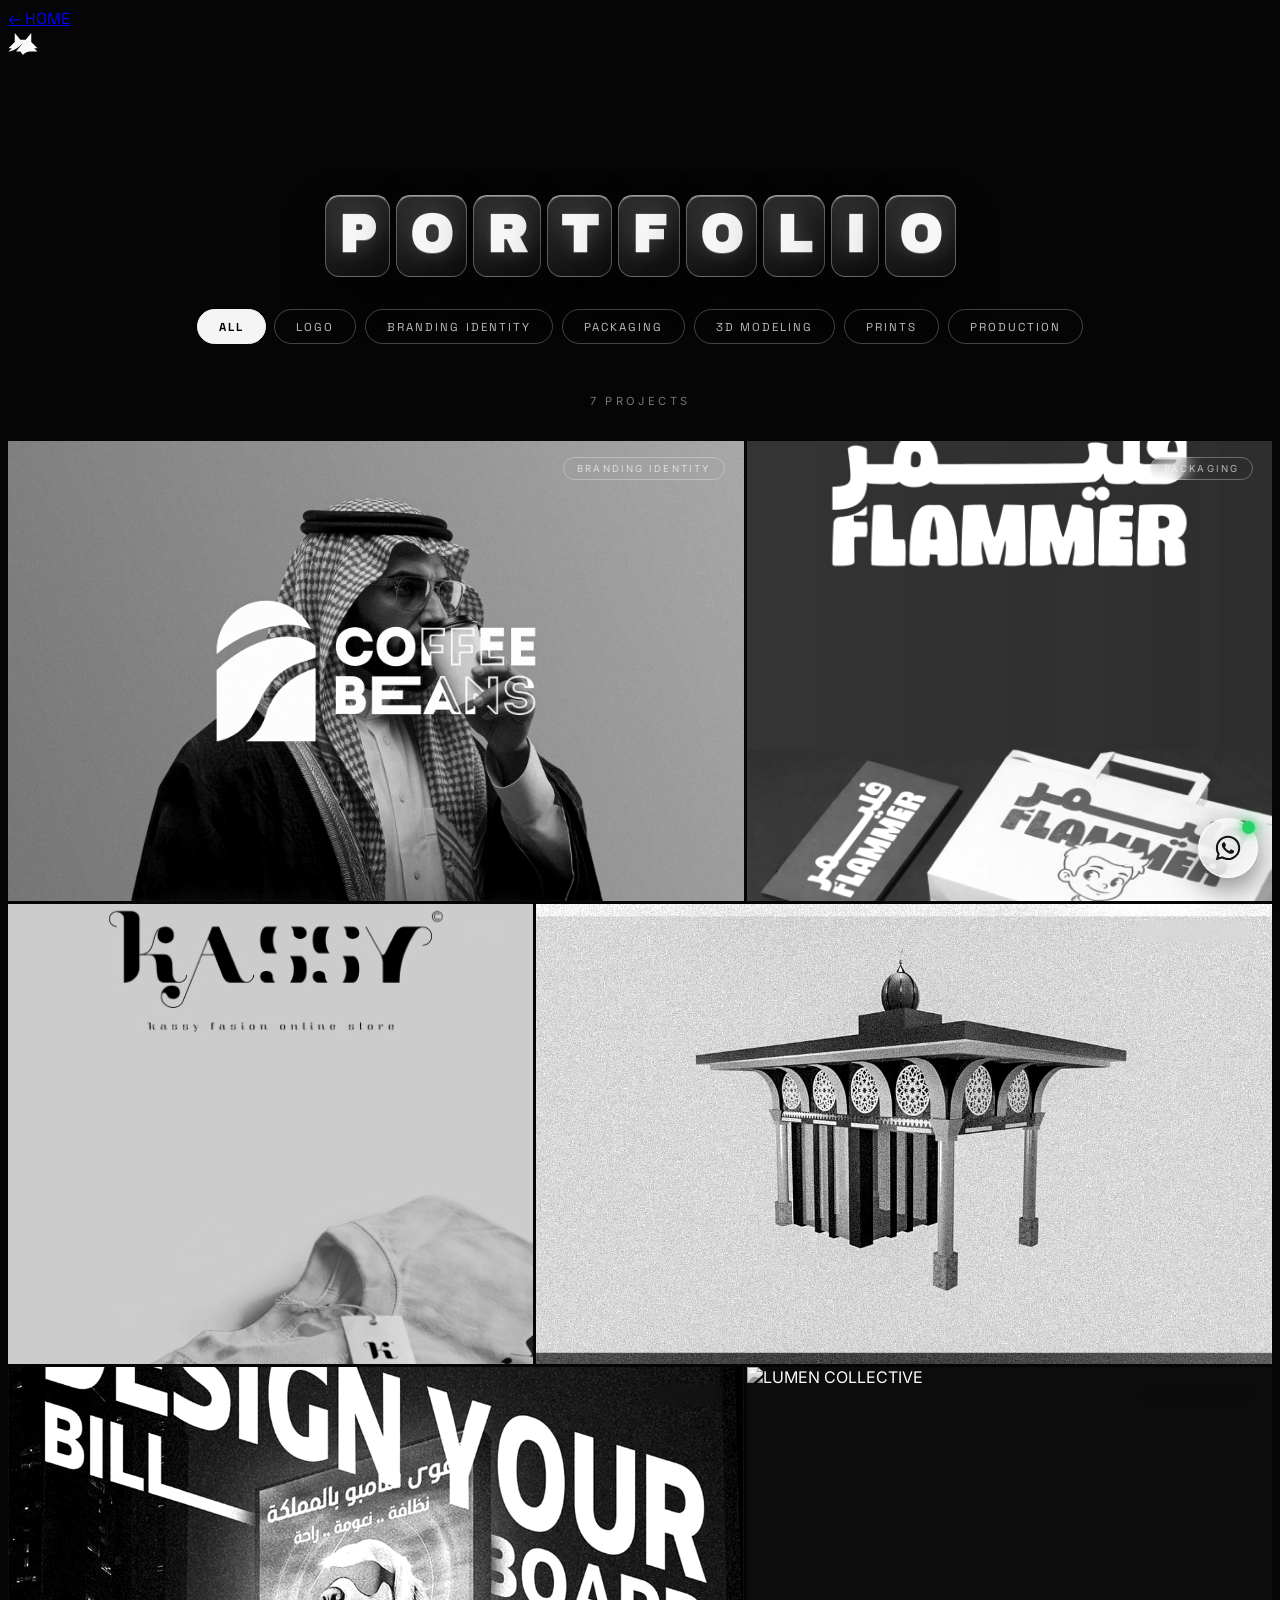
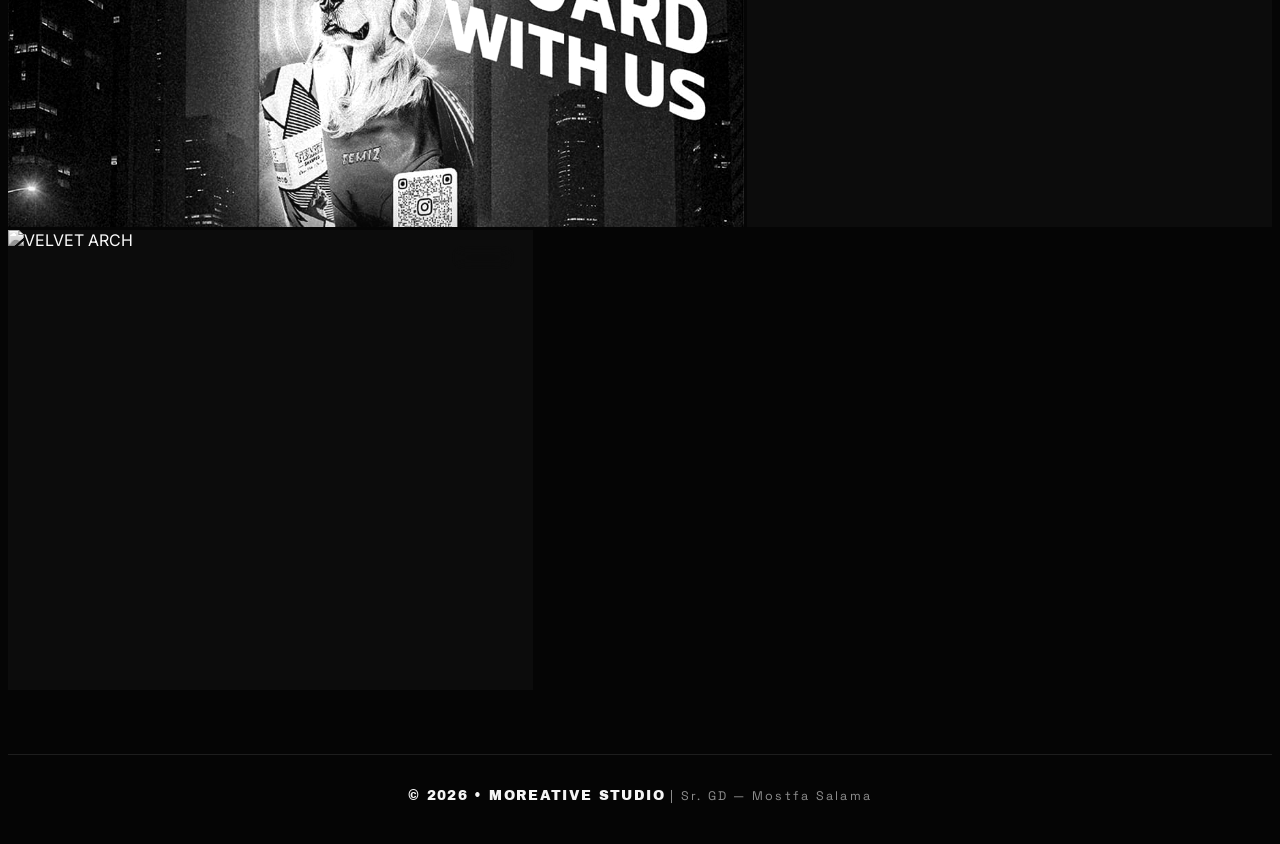
==== archive.html @ 9747e72c "Moreative site — initial publish" ====
<!DOCTYPE html>
<html lang="en">
<head>
<meta charset="UTF-8" />
<meta name="viewport" content="width=device-width, initial-scale=1.0" />
<title>Work Archive — MOREATIVE Creative Studio</title>
<meta name="description" content="Browse every Moreative project: logo, branding identity, packaging, 3D modeling, prints and full-scale production work." />
<meta name="theme-color" content="#050505" />
<link rel="canonical" href="https://moreative.com/archive.html" />
<meta property="og:type" content="website" />
<meta property="og:site_name" content="MOREATIVE" />
<meta property="og:title" content="Work Archive — MOREATIVE" />
<meta property="og:description" content="Every project, one grid. Branding, 3D, print and production work." />
<meta property="og:image" content="https://moreative.com/assets/hero-cover.jpg" />
<meta name="twitter:card" content="summary_large_image" />
<script src="https://cdn.tailwindcss.com"></script>
<link href="https://fonts.googleapis.com/css2?family=Archivo+Black&family=Space+Grotesk:wght@400;600;700&family=Inter:wght@400;500;600&display=swap" rel="stylesheet">
<style>
:root{--bg:#050505;--ink:#f5f5f5;--line:rgba(255,255,255,.15)}
body{background:var(--bg);color:var(--ink);font-family:Inter,sans-serif;overflow-x:hidden}
.font-display{font-family:'Space Grotesk',sans-serif}
.font-black-x{font-family:'Archivo Black',sans-serif}
.nav-logo{height:30px;width:auto;display:block}
.pill{background:#f5f5f5;color:#000;border-radius:999px;font-weight:600}
#arch-head{text-align:center;padding:8.5rem 1.5rem 2rem}
.pfglass{display:flex;justify-content:center;gap:.4rem;margin:0 auto;animation:pgFloat 6s ease-in-out 2s infinite}
@keyframes pgFloat{0%,100%{transform:translateY(0)}50%{transform:translateY(-8px)}}
.pfglass .pg{position:relative;overflow:hidden;background:linear-gradient(160deg,rgba(255,255,255,.17),rgba(255,255,255,.04));-webkit-backdrop-filter:blur(14px);backdrop-filter:blur(14px);border:1px solid rgba(255,255,255,.3);border-top-color:rgba(255,255,255,.6);border-radius:.9rem;padding:.45em .4em;box-shadow:inset 0 1px 0 rgba(255,255,255,.35),0 18px 40px rgba(0,0,0,.45);opacity:0;transform:translateY(44px) scale(.9);animation:pgIn .65s cubic-bezier(.2,.9,.3,1.3) both;animation-delay:var(--d,0s);transition:transform .35s ease,box-shadow .35s,border-color .35s;cursor:default}
@keyframes pgIn{from{opacity:0;transform:translateY(44px) scale(.9)}to{opacity:1;transform:none}}
.pfglass.in .pg{opacity:1}
.pfglass.done .pg{opacity:1;transform:none}
.pfglass .pg span{font-family:'Archivo Black',sans-serif;font-size:clamp(1.4rem,5.5vw,3.2rem);line-height:1;color:rgba(255,255,255,.94);text-shadow:0 1px 0 rgba(255,255,255,.3),0 0 22px rgba(255,255,255,.18)}
.pfglass .pg::after{content:'';position:absolute;top:-20%;bottom:-20%;left:-90%;width:55%;background:linear-gradient(100deg,transparent,rgba(255,255,255,.5),transparent);transform:skewX(-18deg);transition:left .7s ease}
.pfglass .pg:hover{transform:translateY(-9px);border-color:rgba(255,255,255,.75);box-shadow:inset 0 1px 0 rgba(255,255,255,.5),0 24px 50px rgba(0,0,0,.5),0 0 30px rgba(255,255,255,.18)}
.pfglass .pg:hover::after{left:140%}
#filters{display:flex;flex-wrap:wrap;gap:.55rem;justify-content:center;padding:0 1.2rem 2.4rem}
.fpill{background:transparent;color:rgba(255,255,255,.75);border:1px solid rgba(255,255,255,.25);border-radius:999px;padding:.6rem 1.3rem;font-family:'Space Grotesk',sans-serif;font-size:.72rem;letter-spacing:.18em;cursor:pointer;transition:.3s}
.fpill:hover{border-color:#fff;color:#fff}
.fpill.on{background:#f5f5f5;color:#000;border-color:#f5f5f5;font-weight:700}
#arch-count{text-align:center;font-size:.7rem;letter-spacing:.3em;color:rgba(255,255,255,.45);padding-bottom:1.4rem}
.works-grid{display:grid;grid-template-columns:repeat(12,1fr);gap:3px;transition:opacity .35s}
.works-grid.fade{opacity:0}
.work-card{position:relative;overflow:hidden;cursor:pointer;background:#0c0c0c}
.work-card.wide{grid-column:span 7;aspect-ratio:16/10}
.work-card.std{grid-column:span 5;aspect-ratio:8/7}
.work-card img{position:absolute;inset:0;width:100%;height:100%;object-fit:cover;filter:grayscale(1) contrast(1.05);transition:filter .6s,transform .9s cubic-bezier(.2,.8,.25,1);display:block}
.work-card:hover img{filter:none;transform:scale(1.05)}
.wc-index{position:absolute;top:1rem;left:1.2rem;z-index:2;font-size:.62rem;letter-spacing:.28em;color:rgba(255,255,255,.8);pointer-events:none}
.wc-cat{position:absolute;top:1rem;right:1.2rem;z-index:2;font-size:.6rem;letter-spacing:.22em;color:rgba(255,255,255,.65);border:1px solid rgba(255,255,255,.3);border-radius:999px;padding:.3rem .8rem;pointer-events:none;backdrop-filter:blur(8px)}
.wc-grad{position:absolute;inset:0;background:linear-gradient(transparent 50%,rgba(0,0,0,.85));opacity:0;transition:opacity .5s;pointer-events:none}
.work-card:hover .wc-grad{opacity:1}
.wc-name{position:absolute;left:0;right:0;bottom:0;padding:1.2rem 1.4rem;transform:translateY(14px);opacity:0;transition:opacity .5s,transform .5s;pointer-events:none}
.work-card:hover .wc-name{opacity:1;transform:none}
.wc-name b{font-family:'Space Grotesk',sans-serif;font-weight:700;font-size:clamp(1.2rem,2.6vw,1.9rem);letter-spacing:.02em;white-space:nowrap;overflow:hidden;text-overflow:ellipsis;color:#fff}
@media(hover:none){.wc-grad,.wc-name{opacity:1;transform:none}}
@media(max-width:768px){.wc-index{top:.6rem;left:.8rem;font-size:.55rem}.wc-cat{top:.6rem;right:.8rem;font-size:.52rem}.wc-name{padding:.8rem .9rem}.wc-name b{font-size:.95rem}}
#behance-view{position:fixed;inset:0;z-index:95;background:#080808;display:none;overflow-y:auto;overscroll-behavior:contain}
#behance-view.open{display:block}
.behance-head{position:sticky;top:0;z-index:5;display:flex;justify-content:space-between;align-items:center;gap:1rem;padding:.9rem 1.25rem;background:rgba(5,5,5,.92);backdrop-filter:blur(16px);border-bottom:1px solid rgba(255,255,255,.08)}
.b-btn{display:inline-flex;align-items:center;gap:.5rem;padding:.6rem 1.1rem;border-radius:999px;border:1px solid rgba(255,255,255,.18);background:rgba(255,255,255,.06);font-size:.8rem;letter-spacing:.12em;cursor:pointer;color:#fff;transition:.25s}
.b-btn:hover{background:#f5f5f5;color:#000}
.b-btn.solid{background:#f5f5f5;color:#000;border-color:#f5f5f5;font-weight:700}
.b-count{font-size:.75rem;letter-spacing:.25em;color:rgba(255,255,255,.5)}
.behance-frame{width:min(1920px,96vw);margin:0 auto;padding:2.5rem 0 4rem}
.behance-kicker{font-size:.7rem;letter-spacing:.35em;color:rgba(255,255,255,.55)}
.behance-title{font-family:'Archivo Black',sans-serif;font-size:clamp(2rem,6vw,4.5rem);line-height:.95;margin:.8rem 0}
.behance-desc{color:rgba(255,255,255,.72);font-size:clamp(.95rem,1.6vw,1.15rem);line-height:1.7;max-width:900px}
.behance-meta{display:flex;flex-wrap:wrap;gap:.5rem;margin:1.4rem 0 2rem}
.behance-meta span,.behance-meta a{font-size:.72rem;letter-spacing:.14em;padding:.5rem .95rem;border-radius:999px;border:1px solid rgba(255,255,255,.16);background:rgba(255,255,255,.05);color:rgba(255,255,255,.85)}
.behance-meta a{background:#f5f5f5;color:#000;border-color:#f5f5f5;font-weight:700;text-decoration:none}
.behance-hero{overflow:hidden;border-radius:1.2rem;border:1px solid rgba(255,255,255,.12)}
.behance-hero img,.behance-item img{width:100%;aspect-ratio:16/9;object-fit:cover;display:block;background:#111}
.behance-item{margin-top:1.4rem;overflow:hidden;border-radius:1.2rem;border:1px solid rgba(255,255,255,.1);background:#0c0c0c}
.behance-nav{display:grid;grid-template-columns:1fr 1fr;gap:1rem;margin-top:2.5rem}
.behance-nav button{position:relative;height:140px;border-radius:1.2rem;overflow:hidden;border:1px solid rgba(255,255,255,.14);cursor:pointer;background:#111;color:#fff;text-align:left}
.behance-nav button img{position:absolute;inset:0;width:100%;height:100%;object-fit:cover;opacity:.45}
.behance-nav button span{position:relative;z-index:1;display:block;padding:1.1rem;font-weight:700;letter-spacing:.12em}
.behance-nav button small{position:relative;z-index:1;display:block;padding:0 1.1rem;font-size:.7rem;letter-spacing:.25em;color:rgba(255,255,255,.7)}
@media(max-width:640px){.behance-nav{grid-template-columns:1fr}}
footer{border-top:1px solid rgba(255,255,255,.1);margin-top:4rem;padding:2rem;text-align:center;color:rgba(255,255,255,.5);font-size:.85rem}
#wa-float{position:fixed;right:22px;bottom:22px;z-index:80;width:58px;height:58px;border-radius:50%;background:linear-gradient(135deg,rgba(255,255,255,.9),rgba(255,255,255,.55));-webkit-backdrop-filter:blur(18px);backdrop-filter:blur(18px);border:1px solid rgba(255,255,255,.75);display:flex;align-items:center;justify-content:center;box-shadow:0 10px 30px rgba(0,0,0,.5);animation:waFloat 3s ease-in-out infinite;transition:box-shadow .35s}
#wa-float:hover{box-shadow:0 0 34px rgba(255,255,255,.6),0 10px 30px rgba(0,0,0,.5)}
@keyframes waFloat{0%,100%{transform:translateY(-6px)}50%{transform:translateY(6px)}}
#wa-float svg{width:28px;height:28px;fill:#111}
#wa-float .wa-dot{position:absolute;top:2px;right:2px;width:13px;height:13px;border-radius:50%;background:#25D366;box-shadow:0 0 10px rgba(37,211,102,.95),0 0 22px rgba(37,211,102,.55);animation:waDot 1.8s ease-in-out infinite}
@keyframes waDot{0%,100%{transform:scale(1)}50%{transform:scale(1.35)}}
@media(max-width:768px){#wa-float{width:52px;height:52px;right:16px;bottom:16px}#wa-float svg{width:25px;height:25px}}
</style>
</head>
<body>
<nav class="fixed top-0 w-full z-50 backdrop-blur bg-black/60 border-b border-white/10"><div class="max-w-7xl mx-auto px-6 py-4 flex justify-between items-center relative">
<a href="index.html" aria-label="Back home" class="font-display text-xs tracking-[0.25em] text-white/80">← HOME</a>
<a href="index.html" aria-label="Moreative home" class="absolute left-1/2 -translate-x-1/2 flex items-center"><img src="assets/logo-icon.svg?v=2" alt="Moreative" class="nav-logo"></a>
<span style="width:42px"></span>
</div></nav>

<header id="arch-head" data-sec="arch-head">
<h1 class="pfglass" id="pfglass">PORTFOLIO</h1>
</header>

<div id="filters" data-sec="arch-filters"></div>
<p id="arch-count"></p>
<div class="works-grid" id="works-grid" data-sec="arch-grid"></div>

<div id="behance-view" aria-hidden="true" role="dialog" aria-label="Project case">
<div class="behance-head">
<button class="b-btn" onclick="closeBehance()">← BACK</button>
<img src="assets/logo-icon.svg?v=2" alt="Moreative" style="position:absolute;left:50%;transform:translateX(-50%);height:26px;width:auto">
<span></span>
</div>
<div class="behance-frame">
<p class="behance-kicker" id="b-kicker"></p>
<h2 class="behance-title" id="b-title"></h2>
<p class="behance-desc" id="b-desc"></p>
<div class="behance-meta" id="b-meta"></div>
<div class="behance-hero"><img id="b-hero" src="" alt="Project cover 1920x1080"></div>
<div id="b-gallery"></div>
<div class="behance-nav">
<button onclick="stepBehance(-1)"><img id="b-prev-img" alt=""><span id="b-prev-t">← PREV</span><small>PREVIOUS PROJECT</small></button>
<button onclick="stepBehance(1)"><img id="b-next-img" alt=""><span id="b-next-t">NEXT →</span><small>NEXT PROJECT</small></button>
</div>
</div>
</div>

<footer data-sec="arch-footer"><span style="font-family:'Archivo Black',sans-serif;font-size:.85rem;letter-spacing:.1em;color:#f5f5f5">© 2026 • MOREATIVE STUDIO</span><span style="font-family:'Space Grotesk',sans-serif;font-size:.78rem;letter-spacing:.18em;color:rgba(255,255,255,.55)"> | Sr. GD — Mostfa Salama</span></footer>
<a id="wa-float" href="https://wa.me/201013162533" target="_blank" rel="noopener" aria-label="Chat on WhatsApp"><span class="wa-dot"></span><svg viewBox="0 0 448 512" xmlns="http://www.w3.org/2000/svg"><path d="M380.9 97.1C339 55.1 283.2 32 223.9 32c-122.4 0-222 99.6-222 222 0 39.1 10.2 77.3 29.6 111L0 480l117.7-30.9c32.4 17.7 68.9 27 106.1 27h.1c122.3 0 224.1-99.6 224.1-222 0-59.3-25.2-115-67.1-157zm-157 341.6c-33.2 0-65.7-8.9-94-25.7l-6.7-4-69.8 18.3L72 359.2l-4.4-7c-18.5-29.4-28.2-63.3-28.2-98.2 0-101.7 82.8-184.5 184.6-184.5 49.3 0 95.6 19.2 130.4 54.1 34.8 34.9 56.2 81.2 56.1 130.5 0 101.8-84.9 184.6-186.6 184.6zm101.2-138.2c-5.5-2.8-32.8-16.2-37.9-18-5.1-1.9-8.8-2.8-12.5 2.8-3.7 5.6-14.3 18-17.6 21.8-3.2 3.7-6.5 4.2-12 1.4-32.6-16.3-54-29.1-75.5-66-5.7-9.8 5.7-9.1 16.3-30.3 1.8-3.7.9-6.9-.5-9.7-1.4-2.8-12.5-30.1-17.1-41.2-4.5-10.8-9.1-9.3-12.5-9.5-3.2-.2-6.9-.2-10.6-.2-3.7 0-9.7 1.4-14.8 6.9-5.1 5.6-19.4 19-19.4 46.3 0 27.3 19.9 53.7 22.6 57.4 2.8 3.7 39.1 59.7 94.8 83.8 35.2 15.2 49 16.5 66.6 13.9 10.7-1.6 32.8-13.4 37.4-26.4 4.6-13 4.6-24.1 3.2-26.4-1.3-2.5-5-3.9-10.5-6.6z"/></svg></a>

<script>
(function(){
var PROJECTS=[],CATS=['Logo','Branding Identity','Packaging','3D Modeling','Prints','Production'];
var curCat='All';
function normProject(p,i){
  var fall=['PROJECT '+(i+1)];
  var seed=String((p&&p.name)||('pr'+i)).toLowerCase().replace(/[^a-z0-9]+/g,'');
  var gal=Array.isArray(p&&p.gallery)?p.gallery.slice():[];
  if(!gal.length){
    var base=(p&&p.image)||('https://picsum.photos/seed/'+seed+'/1280/800');
    gal=[base,'https://picsum.photos/seed/'+seed+'-a/1920/1080','https://picsum.photos/seed/'+seed+'-b/1920/1080'];
  }
  return {
    id:(p&&p.id)||seed||('p'+i), t:(p&&p.name)||fall[0], d:(p&&p.desc)||'',
    img:(p&&p.image)||gal[0], gallery:gal, client:(p&&p.client)||'Moreative Client',
    year:(p&&p.year)||'2026', role:(p&&p.role)||'', services:(p&&p.services)||[],
    links:(p&&p.links)||[], cat:(p&&p.cat)||'Branding Identity',
    keywords:(p&&Array.isArray(p.keywords))?p.keywords:[]
  };
}
function load(){
  return fetch('data/site.json?v='+Date.now()).then(function(r){return r.json();}).then(function(data){
    PROJECTS=(data.projects||[]).map(normProject).filter(function(p){return (data.projects.find(function(x){return (x.id||'')===(p.id);})||{}).status!=='draft';});
    renderFilters(); renderGrid();
    try{
      var old=document.getElementById('seo-schema'); if(old) old.remove();
      var sc=document.createElement('script'); sc.type='application/ld+json'; sc.id='seo-schema';
      sc.textContent=JSON.stringify({ '@context':'https://schema.org', '@type':'ItemList', name:'Moreative — Full Archive',
        itemListElement:PROJECTS.map(function(p,i){ return {'@type':'ListItem',position:i+1,item:{'@type':'CreativeWork',name:p.t,description:String(p.d||'').slice(0,300),image:p.img,keywords:((p.keywords||[]).concat(p.services||[]).concat([p.cat||''])).filter(Boolean).join(', ')}}; }) });
      document.head.appendChild(sc);
    }catch(e){}
  }).catch(function(){});
}
(function(){
  var t=document.getElementById('pfglass'); if(!t) return;
  var chips=[];
  var word=(t.textContent||'PORTFOLIO').trim()||'PORTFOLIO'; t.innerHTML=''; t.setAttribute('aria-label',word);
  word.split('').forEach(function(ch,i){
    var c=document.createElement('span'); c.className='pg'; c.style.setProperty('--d',(i*0.07)+'s');
    var s=document.createElement('span'); s.textContent=ch; c.appendChild(s); t.appendChild(c); chips.push(c);
  });
  t.classList.add('in');
  setTimeout(function(){
    t.classList.add('done');
    chips.forEach(function(c){ c.style.animation='none'; });
  }, 9*70+800);
})();
function renderFilters(){
  var f=document.getElementById('filters'); f.innerHTML='';
  ['All'].concat(CATS).forEach(function(c){
    var b=document.createElement('button');
    b.className='fpill'+(curCat===c?' on':'');
    b.textContent=c.toUpperCase();
    b.onclick=function(){ if(curCat===c)return; curCat=c; renderFilters(); renderGrid(true); };
    f.appendChild(b);
  });
}
function visible(){
  return PROJECTS.map(function(p,i){return {p:p,i:i};}).filter(function(o){ return curCat==='All'||o.p.cat===curCat; });
}
function renderGrid(anim){
  var g=document.getElementById('works-grid');
  function draw(){
    g.innerHTML='';
    var list=visible();
    document.getElementById('arch-count').textContent=list.length+' PROJECT'+(list.length===1?'':'S')+(curCat==='All'?'':' — '+curCat.toUpperCase());
    list.forEach(function(o,k){
      var pat=k%4, a=document.createElement('article');
      a.className='work-card '+((pat===0||pat===3)?'wide':'std');
      a.innerHTML='<img loading="lazy" alt=""><span class="wc-cat"></span><span class="wc-grad"></span><span class="wc-name"><b></b></span>';
      var img=a.querySelector('img'); img.src=o.p.img; img.alt=o.p.t;
      img.onerror=function(){this.onerror=null;this.src='https://picsum.photos/seed/arch'+o.i+'/1280/800';};
      a.querySelector('b').textContent=o.p.t;
      a.querySelector('.wc-cat').textContent=o.p.cat.toUpperCase();
      a.onclick=function(){ openBehance(o.i); };
      g.appendChild(a);
    });
    g.classList.remove('fade');
  }
  if(anim){ g.classList.add('fade'); setTimeout(draw,220); } else draw();
}
var __bIndex=0;
function getGallery(p){ return (p.gallery&&p.gallery.length)?p.gallery:[p.img]; }
function openBehance(i){
  __bIndex=(i+PROJECTS.length)%PROJECTS.length;
  renderBehance();
  var v=document.getElementById('behance-view');
  v.classList.add('open'); v.setAttribute('aria-hidden','false');
  document.body.style.overflow='hidden'; v.scrollTop=0;
}
function renderBehance(){
  var p=PROJECTS[__bIndex]; if(!p) return;
  document.getElementById('b-title').textContent=p.t;
  document.getElementById('b-desc').textContent=p.d;
  document.getElementById('b-kicker').textContent=p.client.toUpperCase()+' • '+p.year;
  var meta=document.getElementById('b-meta'); meta.innerHTML='';
  [p.client,p.year,p.role,p.cat].concat(p.services||[]).filter(Boolean).forEach(function(s){
    var sEl=document.createElement('span'); sEl.textContent=s; meta.appendChild(sEl);
  });
  (p.links||[]).forEach(function(L){
    if(!L||!L.url) return;
    var aEl=document.createElement('a'); aEl.href=L.url; aEl.target='_blank'; aEl.rel='noopener';
    aEl.textContent='↗ '+(L.label||'Link'); meta.appendChild(aEl);
  });
  (p.keywords||[]).forEach(function(k){
    if(!k) return;
    var kEl=document.createElement('span'); kEl.textContent='#'+String(k).toLowerCase();
    kEl.style.cssText='border-style:dashed;opacity:.85';
    meta.appendChild(kEl);
  });
  var hero=document.getElementById('b-hero');
  hero.src=p.img; hero.alt=p.t+' — cover';
  hero.onerror=function(){this.onerror=null;this.src='https://picsum.photos/seed/'+__bIndex+'arch/1920/1080';};
  var g=document.getElementById('b-gallery'); g.innerHTML='';
  getGallery(p).forEach(function(src,k){
    if(k===0 && src===p.img) return;
    var fig=document.createElement('figure'); fig.className='behance-item';
    var im=document.createElement('img'); im.loading='lazy'; im.src=src; im.alt=p.t+' — shot '+(k+1);
    im.onerror=function(){this.onerror=null;this.src='https://picsum.photos/seed/arch'+__bIndex+'x'+k+'/1920/1080';};
    fig.appendChild(im); g.appendChild(fig);
  });
  var pv=PROJECTS[(__bIndex-1+PROJECTS.length)%PROJECTS.length];
  var nx=PROJECTS[(__bIndex+1)%PROJECTS.length];
  document.getElementById('b-prev-t').textContent='← '+pv.t;
  document.getElementById('b-next-t').textContent=nx.t+' →';
  document.getElementById('b-prev-img').src=pv.img;
  document.getElementById('b-next-img').src=nx.img;
}
function stepBehance(d){ openBehance(__bIndex+d); }
function closeBehance(){ var v=document.getElementById('behance-view'); v.classList.remove('open'); v.setAttribute('aria-hidden','true'); document.body.style.overflow=''; }
window.openBehance=openBehance; window.closeBehance=closeBehance; window.stepBehance=stepBehance;
document.addEventListener('keydown',function(e){
  if(e.key==='Escape') closeBehance();
  if(!document.getElementById('behance-view').classList.contains('open')) return;
  if(e.key==='ArrowRight') stepBehance(1);
  if(e.key==='ArrowLeft') stepBehance(-1);
});
load();
})();
</script>
<script>
if (location.search.indexOf('studio=1') > -1) {
  var __es = document.createElement('script');
  __es.src = 'studio-bridge.js?v=' + Date.now();
  document.body.appendChild(__es);
}
</script>
</body>
</html>
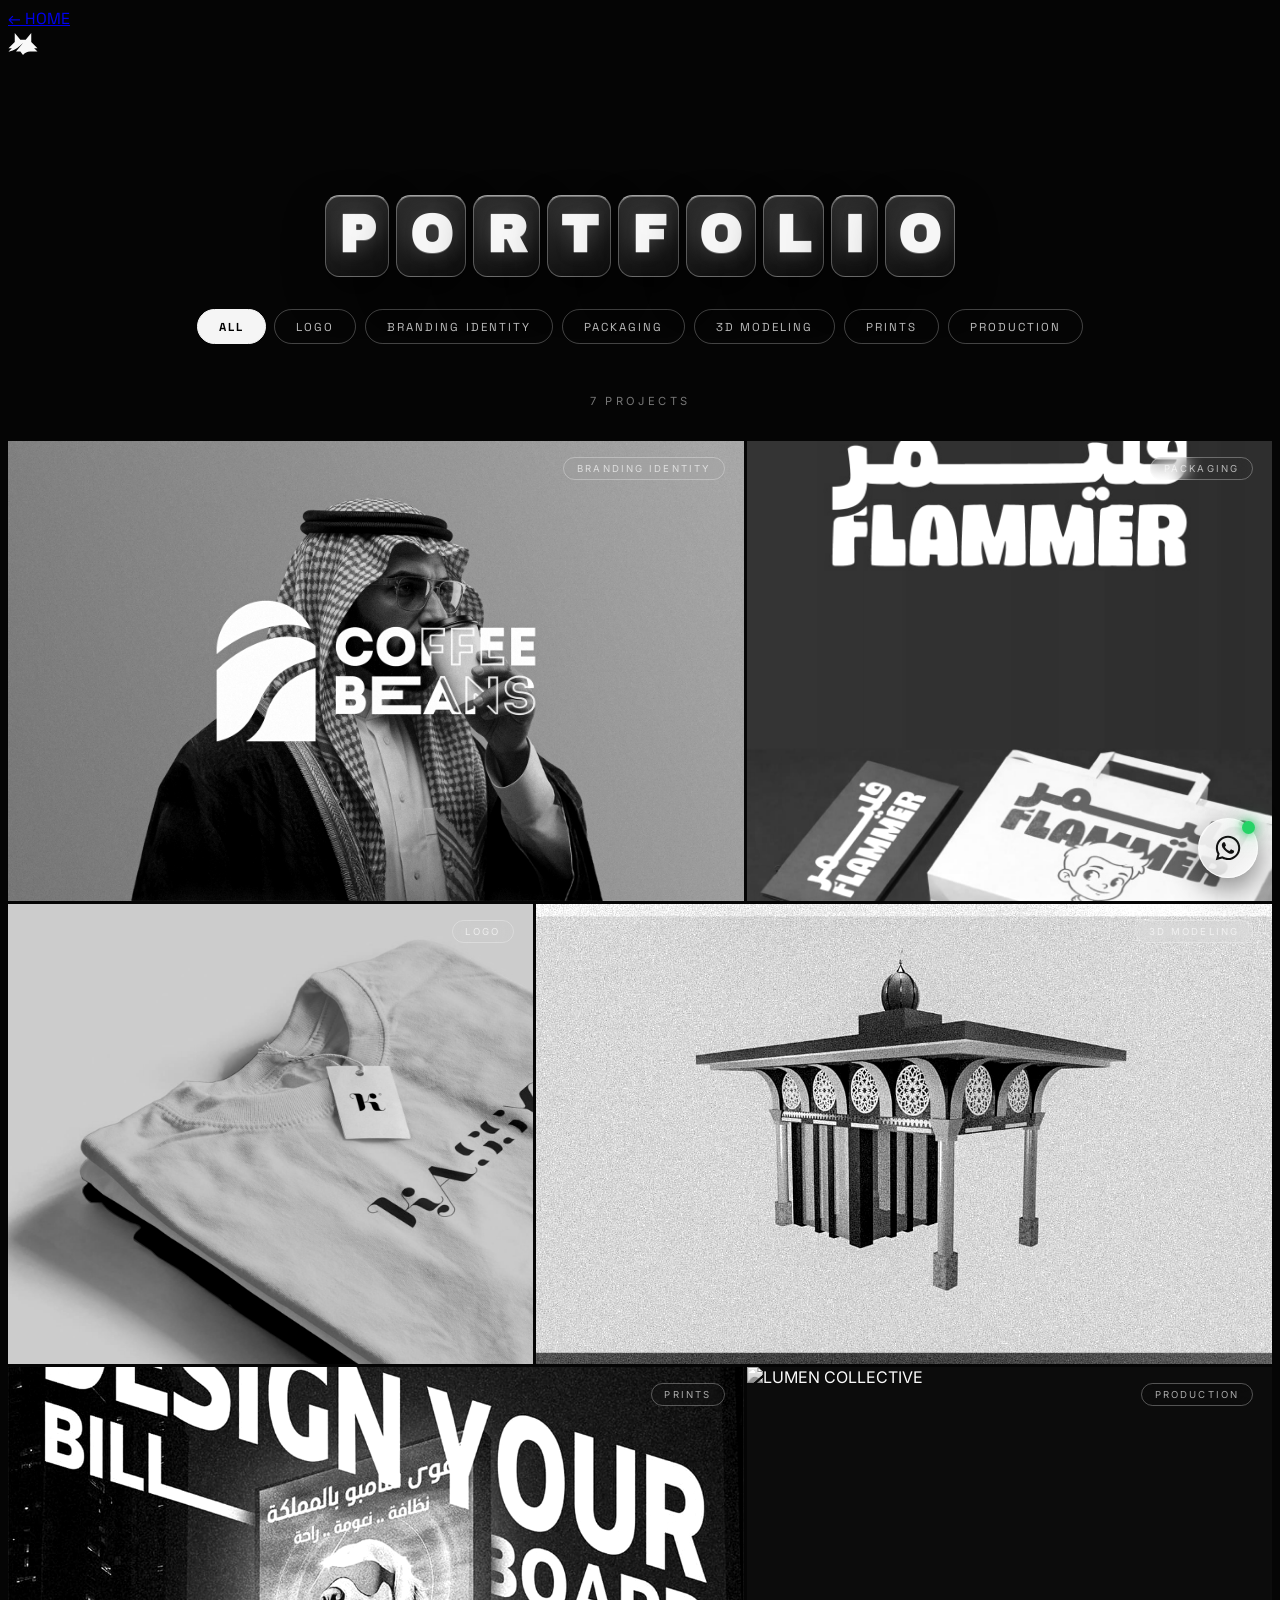
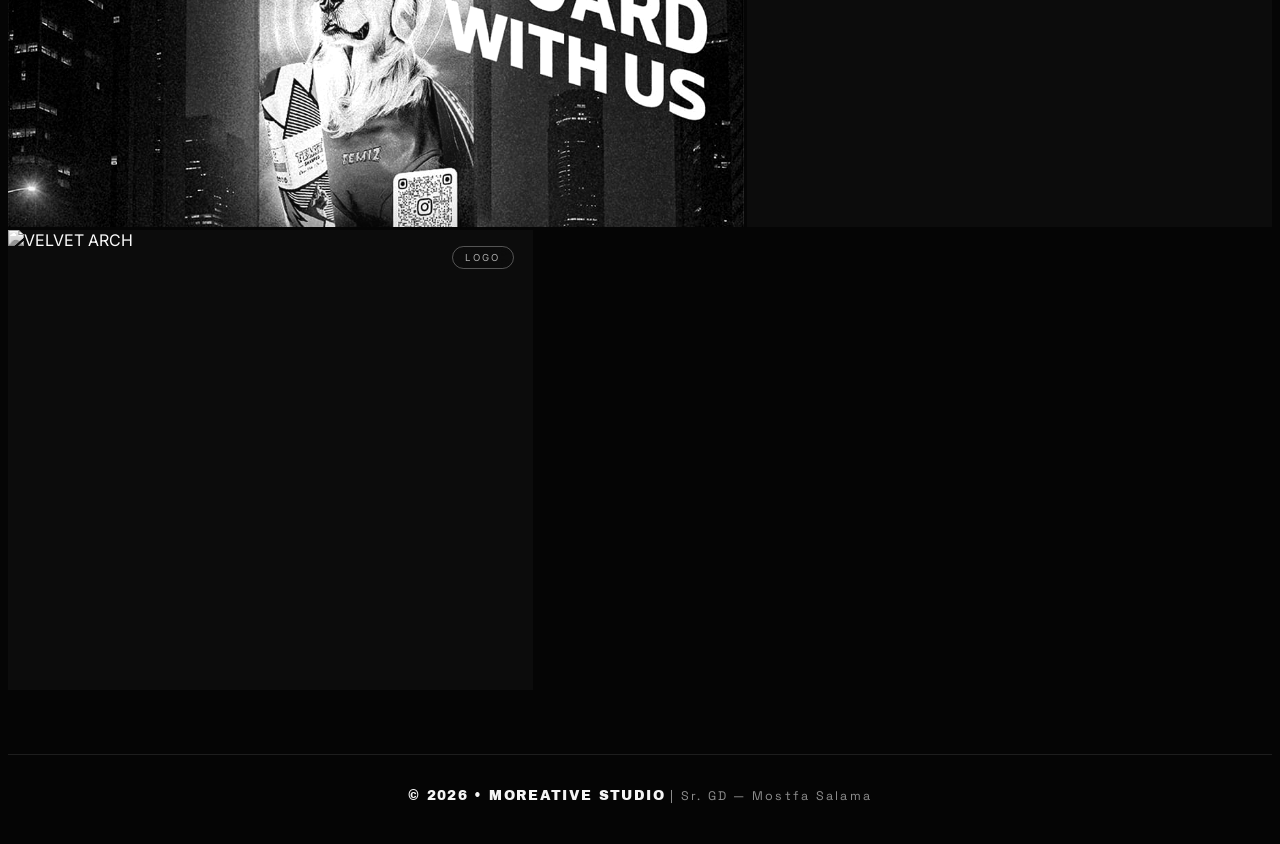
==== commit 93e50fde: "Header wordmark per section, centered label, clean URLs - nav brand morphs into the active section n" ====
--- a/archive.html
+++ b/archive.html
@@ -6,7 +6,7 @@
 <title>Work Archive — MOREATIVE Creative Studio</title>
 <meta name="description" content="Browse every Moreative project: logo, branding identity, packaging, 3D modeling, prints and full-scale production work." />
 <meta name="theme-color" content="#050505" />
-<link rel="canonical" href="https://moreative.com/archive.html" />
+<link rel="canonical" href="https://moreative.com/archive" />
 <meta property="og:type" content="website" />
 <meta property="og:site_name" content="MOREATIVE" />
 <meta property="og:title" content="Work Archive — MOREATIVE" />
@@ -89,8 +89,8 @@
 </head>
 <body>
 <nav class="fixed top-0 w-full z-50 backdrop-blur bg-black/60 border-b border-white/10"><div class="max-w-7xl mx-auto px-6 py-4 flex justify-between items-center relative">
-<a href="index.html" aria-label="Back home" class="font-display text-xs tracking-[0.25em] text-white/80">← HOME</a>
-<a href="index.html" aria-label="Moreative home" class="absolute left-1/2 -translate-x-1/2 flex items-center"><img src="assets/logo-icon.svg?v=2" alt="Moreative" class="nav-logo"></a>
+<a href="/" aria-label="Back home" class="font-display text-xs tracking-[0.25em] text-white/80">← HOME</a>
+<a href="/" aria-label="Moreative home" class="absolute left-1/2 -translate-x-1/2 flex items-center"><img src="assets/logo-icon.svg?v=2" alt="Moreative" class="nav-logo"></a>
 <span style="width:42px"></span>
 </div></nav>
 
